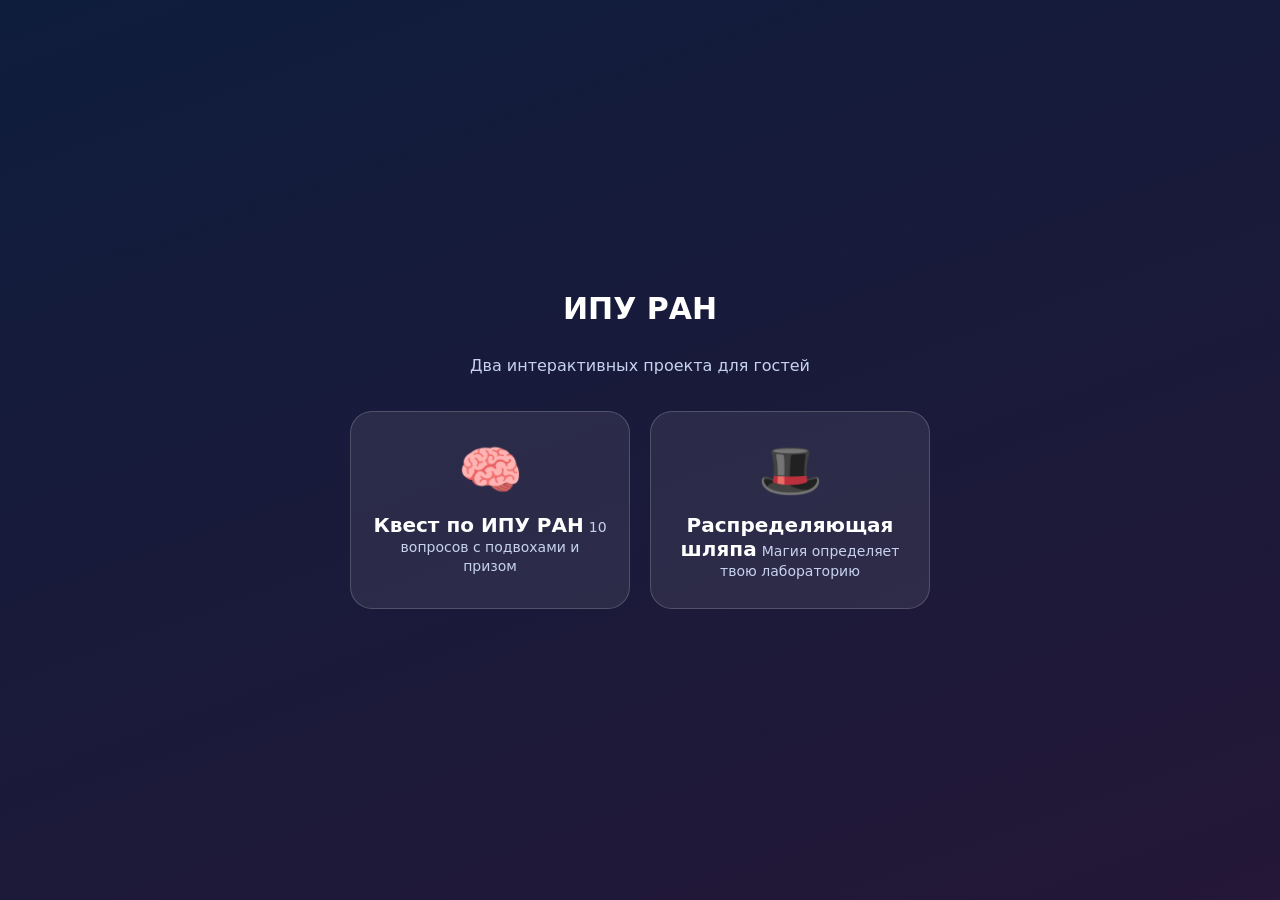
==== index.html @ 220b3b3c "Add files via upload" ====
<!DOCTYPE html>
<html lang="ru">
<head>
  <meta charset="UTF-8">
  <meta name="viewport" content="width=device-width, initial-scale=1.0">
  <title>ИПУ РАН · Квест и Шляпа</title>
  <style>
    * { margin: 0; padding: 0; box-sizing: border-box; }
    body {
      font-family: "Segoe UI", system-ui, -apple-system, Roboto, Arial, sans-serif;
      min-height: 100vh;
      display: flex;
      flex-direction: column;
      align-items: center;
      justify-content: center;
      gap: 24px;
      padding: 24px;
      text-align: center;
      color: #fff;
      background: linear-gradient(160deg, #0f1d3d, #241737);
    }
    h1 { font-size: 30px; margin-bottom: 6px; }
    p { color: #c7d3ee; }
    .cards { display: flex; gap: 20px; flex-wrap: wrap; justify-content: center; margin-top: 12px; }
    a.card {
      display: block;
      width: 280px;
      padding: 28px 22px;
      border-radius: 22px;
      text-decoration: none;
      color: #fff;
      background: rgba(255,255,255,.08);
      border: 1px solid rgba(255,255,255,.18);
      transition: transform .15s ease, background .15s ease;
    }
    a.card:hover { transform: translateY(-4px); background: rgba(255,255,255,.13); }
    .card .emoji { font-size: 52px; display: block; margin-bottom: 12px; }
    .card .name { font-weight: 900; font-size: 20px; }
    .card .desc { font-size: 14px; color: #c7d3ee; margin-top: 8px; }
  </style>
</head>
<body>
  <h1>ИПУ РАН</h1>
  <p>Два интерактивных проекта для гостей</p>
  <div class="cards">
    <a class="card" href="квест_v3_ipad/">
      <span class="emoji">🧠</span>
      <span class="name">Квест по ИПУ РАН</span>
      <span class="desc">10 вопросов с подвохами и призом</span>
    </a>
    <a class="card" href="интерактив_v2/">
      <span class="emoji">🎩</span>
      <span class="name">Распределяющая шляпа</span>
      <span class="desc">Магия определяет твою лабораторию</span>
    </a>
  </div>
</body>
</html>
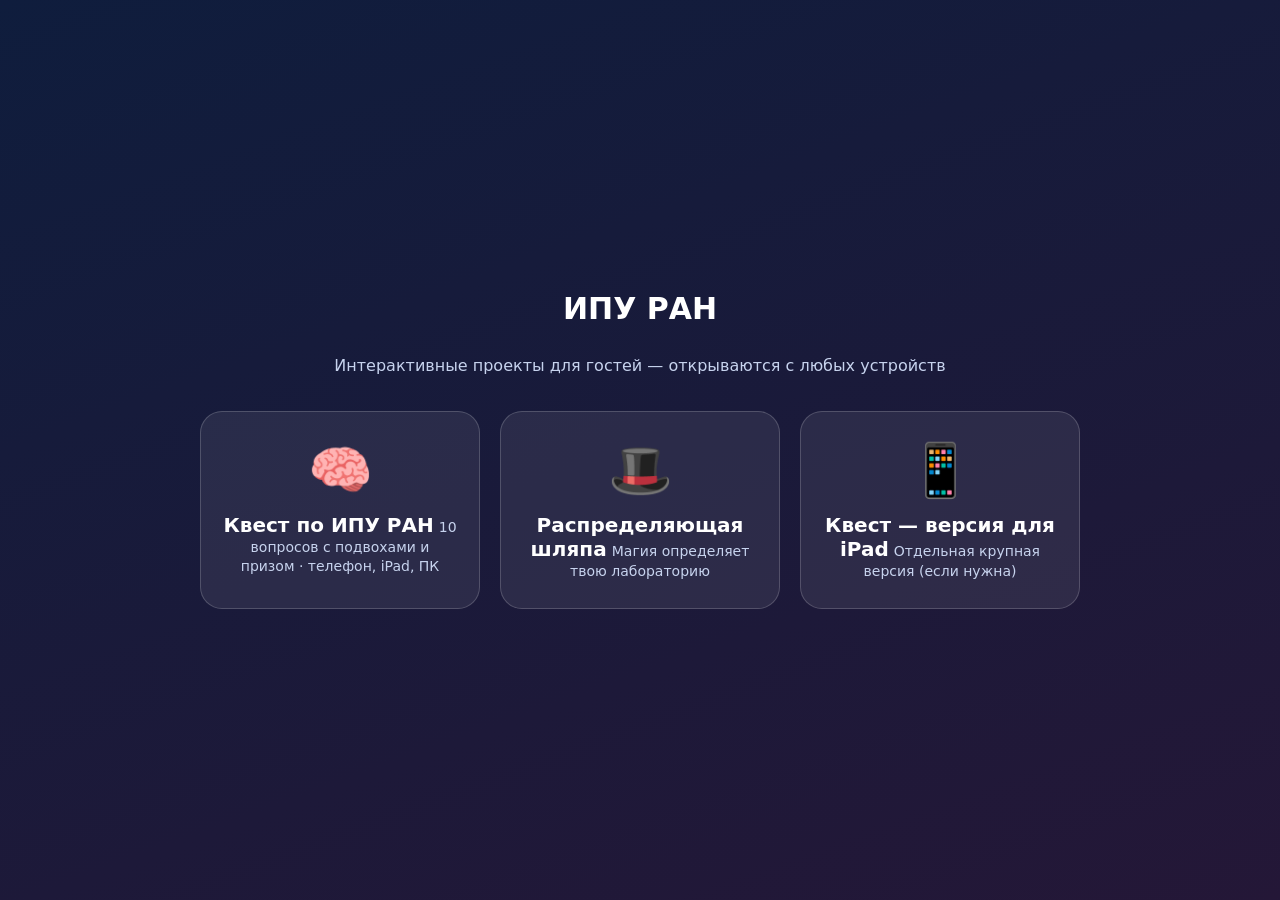
==== commit 0eb49a9e: "Add files via upload" ====
--- a/index.html
+++ b/index.html
@@ -41,18 +41,23 @@
 </head>
 <body>
   <h1>ИПУ РАН</h1>
-  <p>Два интерактивных проекта для гостей</p>
+  <p>Интерактивные проекты для гостей — открываются с любых устройств</p>
   <div class="cards">
-    <a class="card" href="квест_v3_ipad/">
+    <a class="card" href="квест_v3_universal/">
       <span class="emoji">🧠</span>
       <span class="name">Квест по ИПУ РАН</span>
-      <span class="desc">10 вопросов с подвохами и призом</span>
+      <span class="desc">10 вопросов с подвохами и призом · телефон, iPad, ПК</span>
     </a>
     <a class="card" href="интерактив_v2/">
       <span class="emoji">🎩</span>
       <span class="name">Распределяющая шляпа</span>
       <span class="desc">Магия определяет твою лабораторию</span>
     </a>
+    <a class="card" href="квест_v3_ipad/">
+      <span class="emoji">📱</span>
+      <span class="name">Квест — версия для iPad</span>
+      <span class="desc">Отдельная крупная версия (если нужна)</span>
+    </a>
   </div>
 </body>
 </html>
